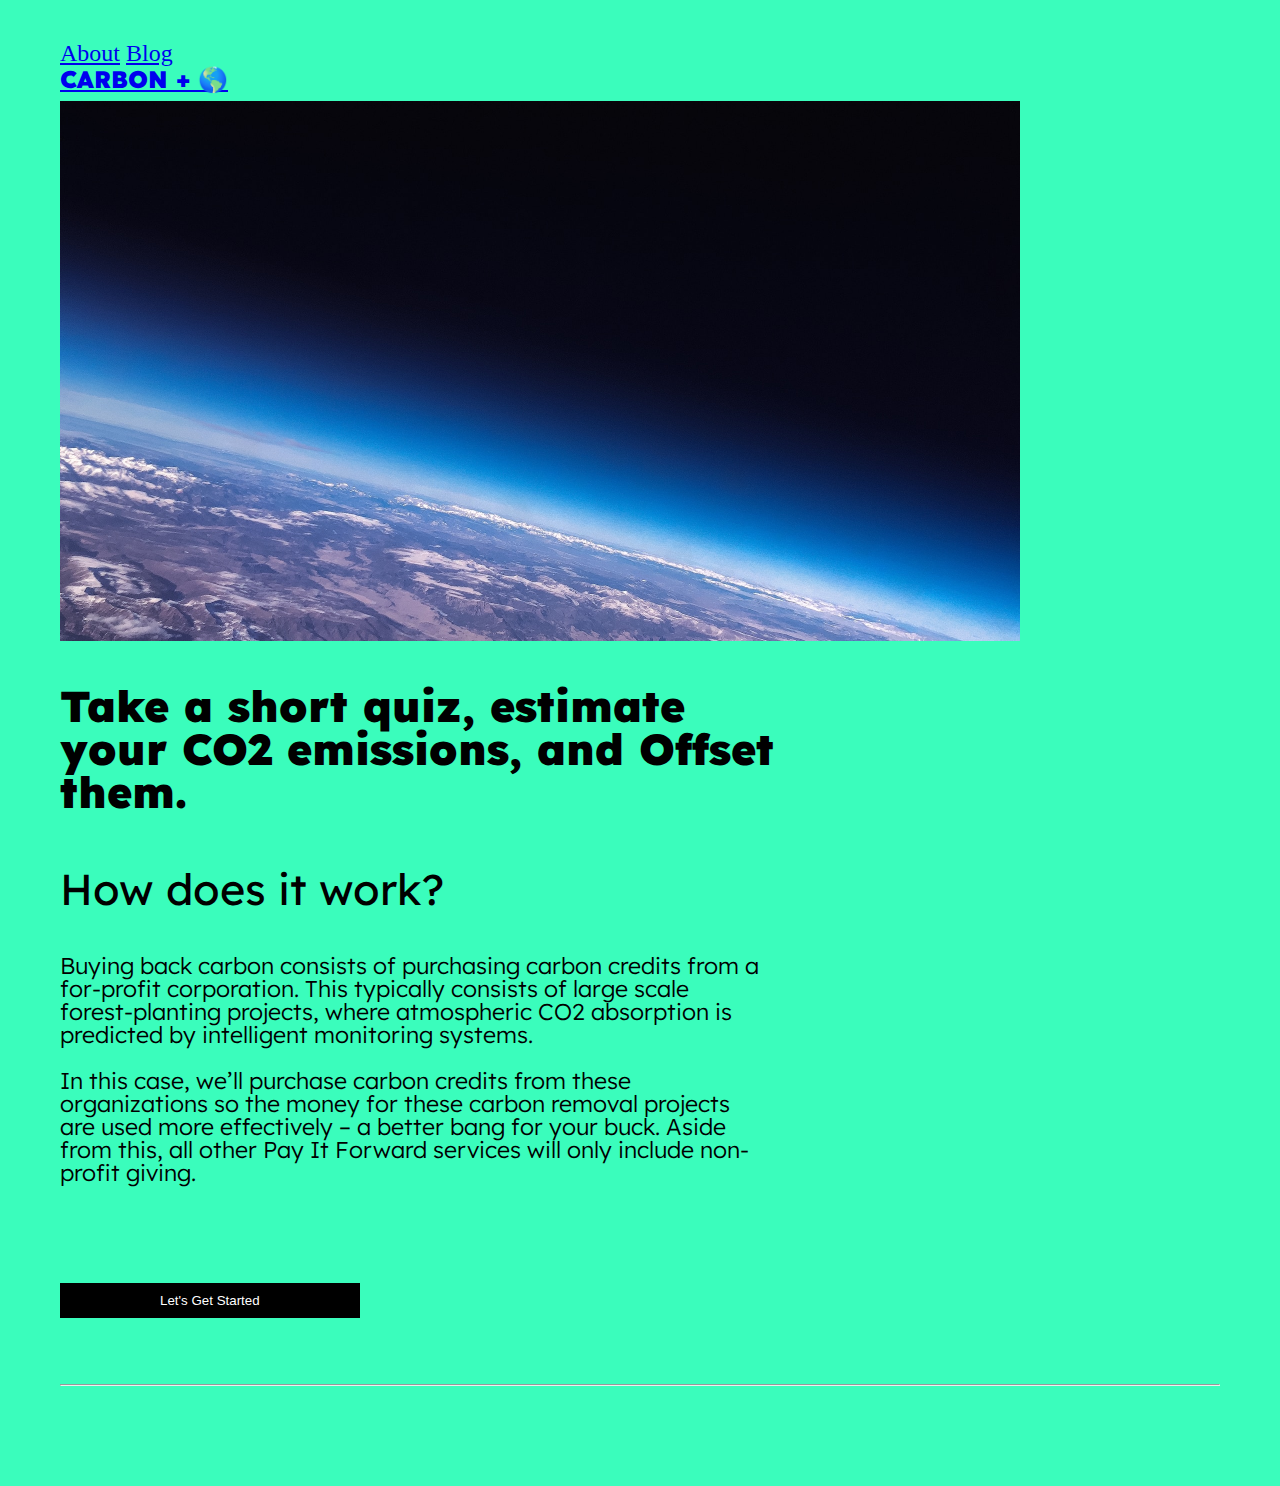
==== index.html @ 13d7ea00 "update" ====
<!DOCTYPE html>
<html lang="en">

  <head>
    <meta charset="utf-8">
    <meta name="viewport" content="width=device-width, initial-scale=1.0">
    <link rel="stylesheet" type="text/css" href="style.css" />
    <title>Carbon + &#127758;</title>
    <link rel="icon" type="image/x-icon" href="/images/favi.png">
    <link rel="preconnect" href="https://fonts.googleapis.com">
    <link rel="preconnect" href="https://fonts.gstatic.com" crossorigin>
    <link href="https://fonts.googleapis.com/css2?family=Lexend:wght@300;400;900&display=swap" rel="stylesheet">
    <body style="background-color: rgb(58, 253, 188)">

  </head>

   <!--NAVIGATION-->
 <div class="navbar">
    <a href="about.html">About</a>
    <a href="blog.html">Blog</a>
    
 </div>

 <div class="logo">
    <a href="index.html">
   <logo>CARBON + &#127758;</logo>
 <div>
   
    </a>

  
  <body>
   
  
    <div class="divider"></div>

    <img src="/images/homepage-banner.jpg" alt="planet earth" width="960" height="540">


    <h1>Take a short quiz, estimate your CO2 emissions, and Offset them.</h1>
  
    <h3>How does it work?</h3>
    <p>Buying back carbon consists of purchasing carbon credits from a for-profit corporation. This typically consists of large scale forest-planting projects, where atmospheric CO2 absorption is predicted by intelligent monitoring systems.</p>
    <p>In this case, we’ll purchase carbon credits from these organizations so the money for these carbon removal projects are used more effectively – a better bang for your buck. Aside from this, all other Pay It Forward services will only include non-profit giving.</p>

  </body>
  
    <!-- put this in a <div> with a class so can manipulate it-->
    <div>
<br>     
    </div>

    <!-- STEP 1 - make your button -->
    <!-- give it an ID with unique naming
    later we will add "onClick" here to make it active -->
  


    <!-- STEP 2 - make a new interactive button to change text color -->
    <!-- remember a unique ID is required -->
    <!-- after you define your function in JS, add that exact function name to the onClick here -->

    <br>

    <!-- using div tags to organize things -->

      <button>Let's Get Started</button>
    
    
  
    <p> </p>

    <br>
    <hr>
    <br>
    <br>
    
      <!-- </div> -->


<script>

// in below line of code, try removing the slashes, saving and refreshing your page
// once you have tried that, type your own code line to change the color from scratch

//document.getElementById("color-text").style.color = "magenta";

//document.getElementById("color-text").style.color = "blue";

//next, let's move our script to proper place

</script>

    <!-- javascript file call-in here -->
    
    <script src="main.js"></script>

  </body>
</html>
---- style.css ----
body {
  font-family: 'Lexend', sans-serif;
  font-weight: 300;
  font-size: 20px;
  text-align: left;
  margin-left: 3em;
  margin-right: 3em;
  margin-top: 2em;
}

.logo {
  font-family: 'Lexend', sans-serif;
  font-size: 1.2em;
  font-weight: 900;
  text-align: left;
  line-height: 1;
  color: black
}


.navbar {
  display: inline;
  text-align: right;
   
}

h1 {
  font-family: 'Lexend', sans-serif;
  font-size: 1.5em;
  font-weight: 900;
  margin-right: 10em;
  padding-bottom: 10px;
  padding-top: 10px;
  text-align: left;
}
h3 {
  font-family: 'Lexend', sans-serif;
  font-size: 1.5em;
  font-weight: 400;
}

p {
  font-family: 'Lexend', sans-serif;
  font-size: .8em;
  font-weight: 300;
  margin-right: 20em;
}

button {
  font-size: 1.5;
  background-color: rgb(0, 0, 0);
  color: white;
  padding: 10px 100px;
  border: none;
  cursor: pointer;
  text-align: center;
}

div {
  font-family:Cambria, Cochin, Georgia, Times, 'Times New Roman', serif;
  font-size: 1.2em;
  padding-bottom: 10px;
}
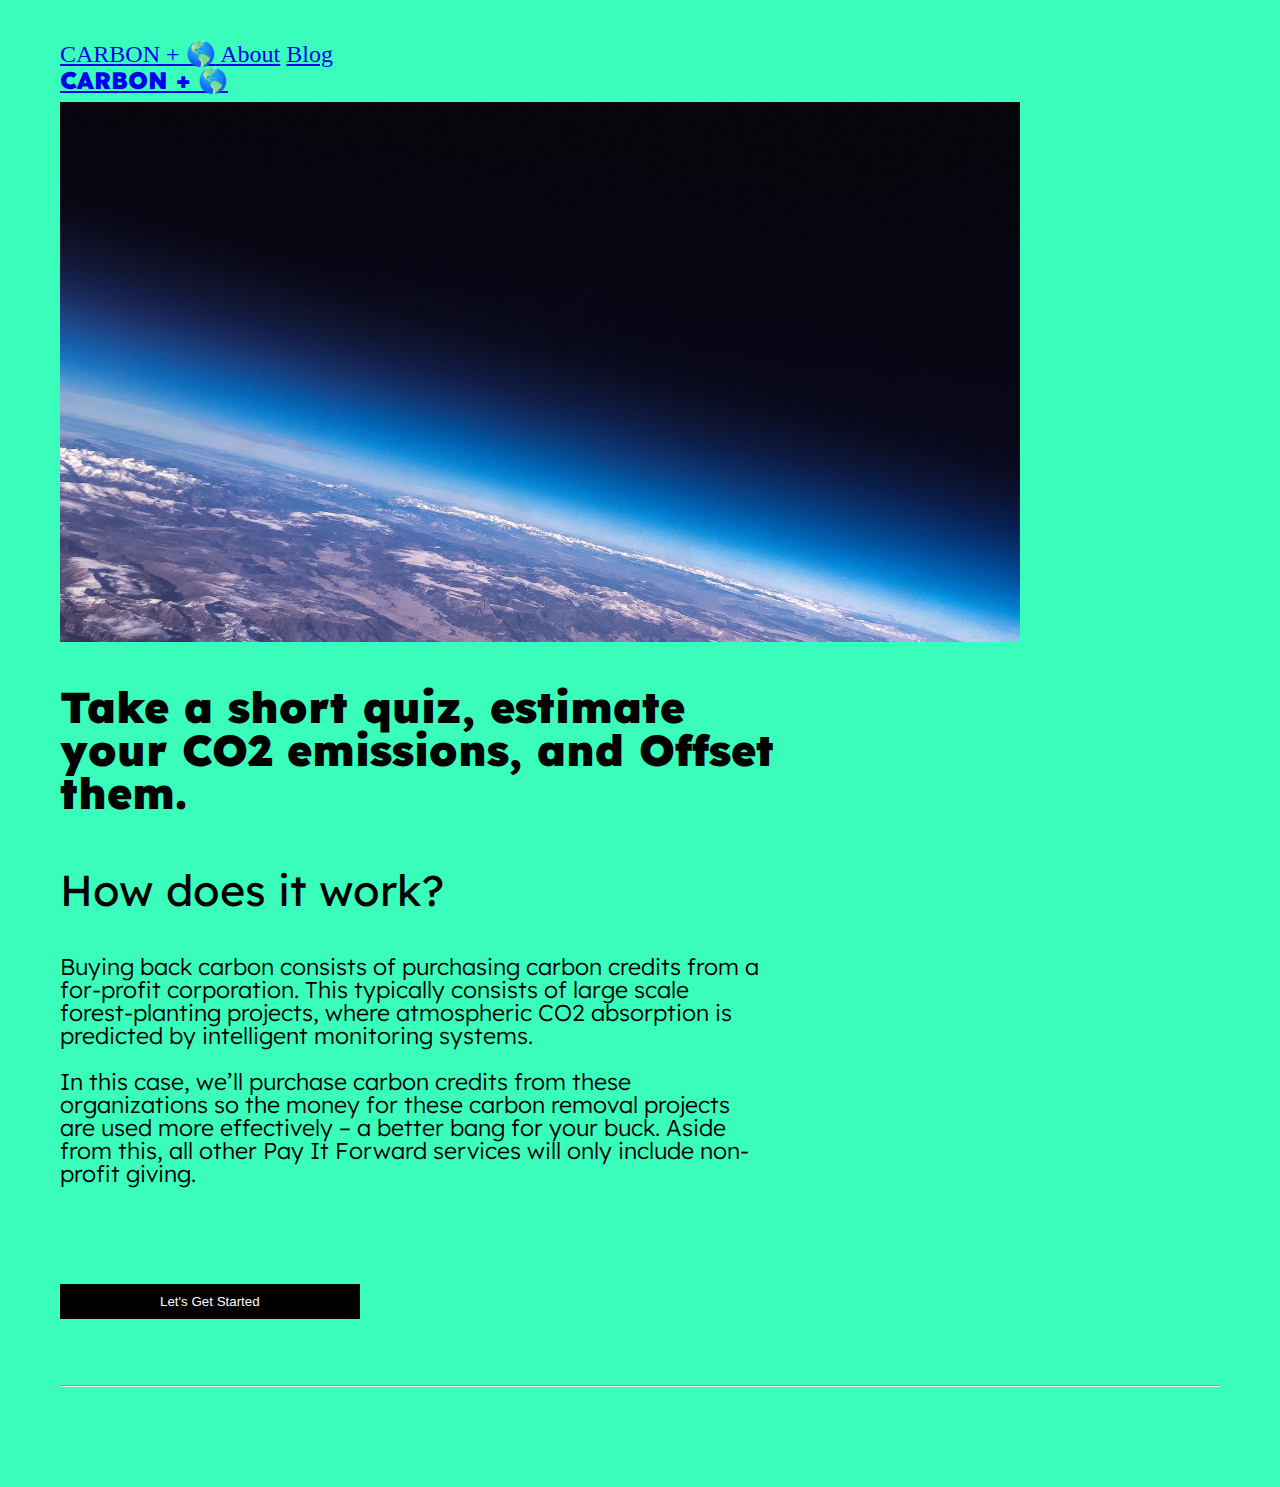
==== commit cb5d0f97: "Update index.html" ====
--- a/index.html
+++ b/index.html
@@ -16,6 +16,8 @@
 
    <!--NAVIGATION-->
  <div class="navbar">
+    <a href="index.html">
+    <logo>CARBON + &#127758;</logo>
     <a href="about.html">About</a>
     <a href="blog.html">Blog</a>
     
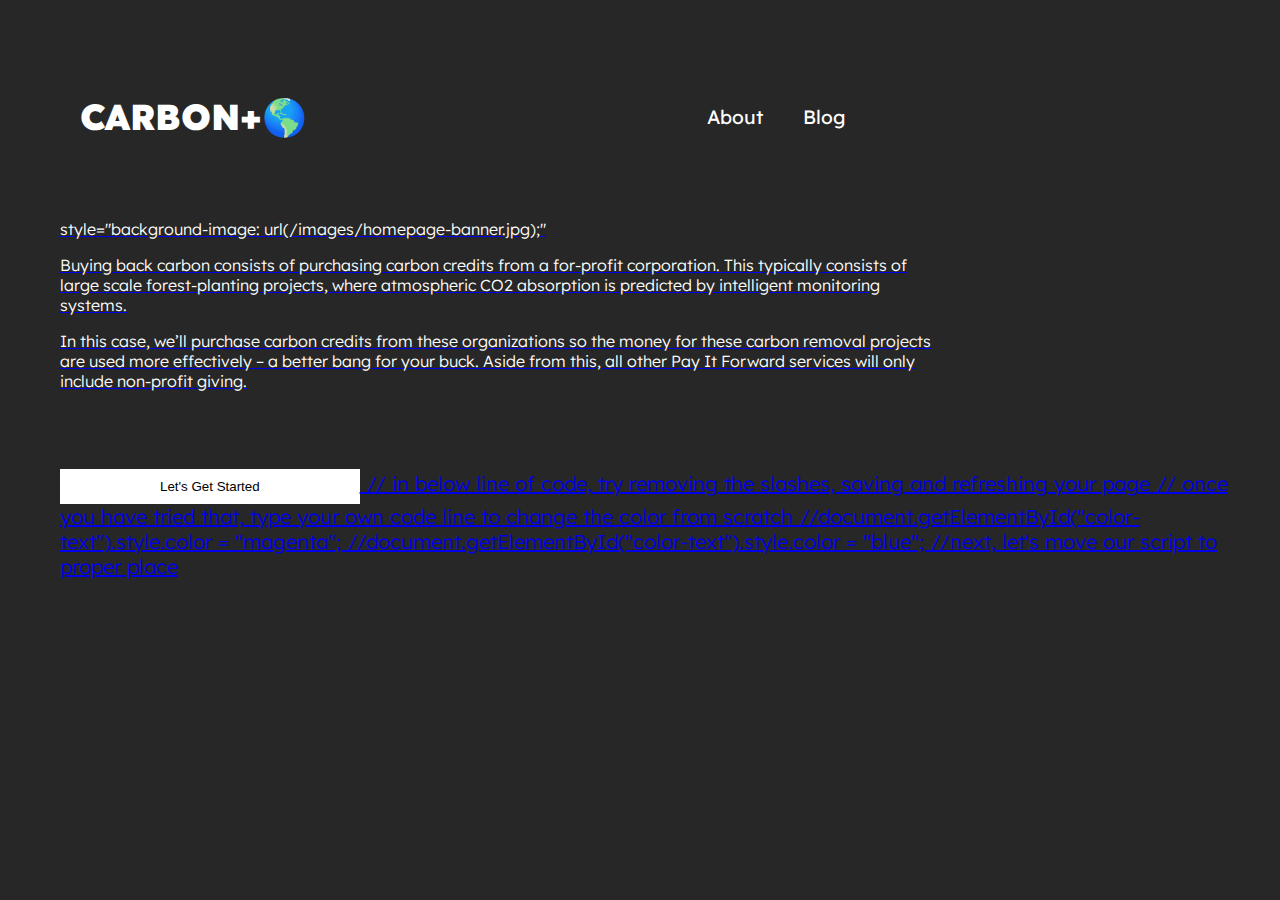
==== commit da2210fc: "update" ====
--- a/index.html
+++ b/index.html
@@ -1,7 +1,7 @@
 <!DOCTYPE html>
 <html lang="en">
 
-  <head>
+<head>
     <meta charset="utf-8">
     <meta name="viewport" content="width=device-width, initial-scale=1.0">
     <link rel="stylesheet" type="text/css" href="style.css" />
@@ -10,45 +10,32 @@
     <link rel="preconnect" href="https://fonts.googleapis.com">
     <link rel="preconnect" href="https://fonts.gstatic.com" crossorigin>
     <link href="https://fonts.googleapis.com/css2?family=Lexend:wght@300;400;900&display=swap" rel="stylesheet">
-    <body style="background-color: rgb(58, 253, 188)">
+    <body style="background-color: rgb(39, 39, 39)">
+    
+</head>
 
-  </head>
 
    <!--NAVIGATION-->
- <div class="navbar">
-    <a href="index.html">
-    <logo>CARBON + &#127758;</logo>
-    <a href="about.html">About</a>
-    <a href="blog.html">Blog</a>
-    
- </div>
 
- <div class="logo">
-    <a href="index.html">
-   <logo>CARBON + &#127758;</logo>
- <div>
+   <div class="navbar">
+    <a href="index.html"><h1>CARBON+&#127758</h1></a>
+      <a href="about.html"><h3><span class="menu">About</span></h3></a>
+      <a href="blog.html"><h3><span class="menu">Blog</span></h3</a>
+      
+   </div>
    
-    </a>
+ 
+  <body>
+    <p>style="background-image: url(/images/homepage-banner.jpg);"</p>
 
+    <title>Take a short quiz, estimate your CO2 emissions, and Offset them.</title>
   
-  <body>
-   
-  
-    <div class="divider"></div>
-
-    <img src="/images/homepage-banner.jpg" alt="planet earth" width="960" height="540">
-
-
-    <h1>Take a short quiz, estimate your CO2 emissions, and Offset them.</h1>
-  
-    <h3>How does it work?</h3>
+    <title>How does it work?</title>
     <p>Buying back carbon consists of purchasing carbon credits from a for-profit corporation. This typically consists of large scale forest-planting projects, where atmospheric CO2 absorption is predicted by intelligent monitoring systems.</p>
     <p>In this case, we’ll purchase carbon credits from these organizations so the money for these carbon removal projects are used more effectively – a better bang for your buck. Aside from this, all other Pay It Forward services will only include non-profit giving.</p>
 
   </body>
-  
-    <!-- put this in a <div> with a class so can manipulate it-->
-    <div>
+      <div>
 <br>     
     </div>
 
@@ -68,20 +55,7 @@
 
       <button>Let's Get Started</button>
     
-    
-  
-    <p> </p>
-
-    <br>
-    <hr>
-    <br>
-    <br>
-    
-      <!-- </div> -->
-
-
-<script>
-
+<!--comments-->
 // in below line of code, try removing the slashes, saving and refreshing your page
 // once you have tried that, type your own code line to change the color from scratch
 
--- a/style.css
+++ b/style.css
@@ -4,27 +4,30 @@
   font-size: 20px;
   text-align: left;
   margin-left: 3em;
-  margin-right: 3em;
+  margin-right: 1em;
   margin-top: 2em;
 }
-
-.logo {
-  font-family: 'Lexend', sans-serif;
-  font-size: 1.2em;
-  font-weight: 900;
-  text-align: left;
-  line-height: 1;
-  color: black
+p {style="background-image: url(/images/homepage-banner.jpg)
 }
 
 
+.title {
+  color: #ffffff; 
+}
 .navbar {
-  display: inline;
-  text-align: right;
-   
+  font-size: 1.2em;
+  font-weight: 400;
+  display: flex;
+  align-items: center;
+}
+.navbar a {
+  text-decoration: none;
+  padding: 20px;
+  margin-right: 0%;
 }
 
 h1 {
+  color: #ffffff; 
   font-family: 'Lexend', sans-serif;
   font-size: 1.5em;
   font-weight: 900;
@@ -33,13 +36,23 @@
   padding-top: 10px;
   text-align: left;
 }
+
 h3 {
+  color: #ffffff; 
+
+  font-family: 'Lexend', sans-serif;
+  font-size: .8em;
+  font-weight: 400;
+}
+h2 {
+  color: #ffffff; 
   font-family: 'Lexend', sans-serif;
   font-size: 1.5em;
   font-weight: 400;
 }
 
 p {
+  color: #ffffff; 
   font-family: 'Lexend', sans-serif;
   font-size: .8em;
   font-weight: 300;
@@ -48,8 +61,8 @@
 
 button {
   font-size: 1.5;
-  background-color: rgb(0, 0, 0);
-  color: white;
+  background-color: rgb(255, 255, 255);
+  color: rgb(0, 0, 0);
   padding: 10px 100px;
   border: none;
   cursor: pointer;
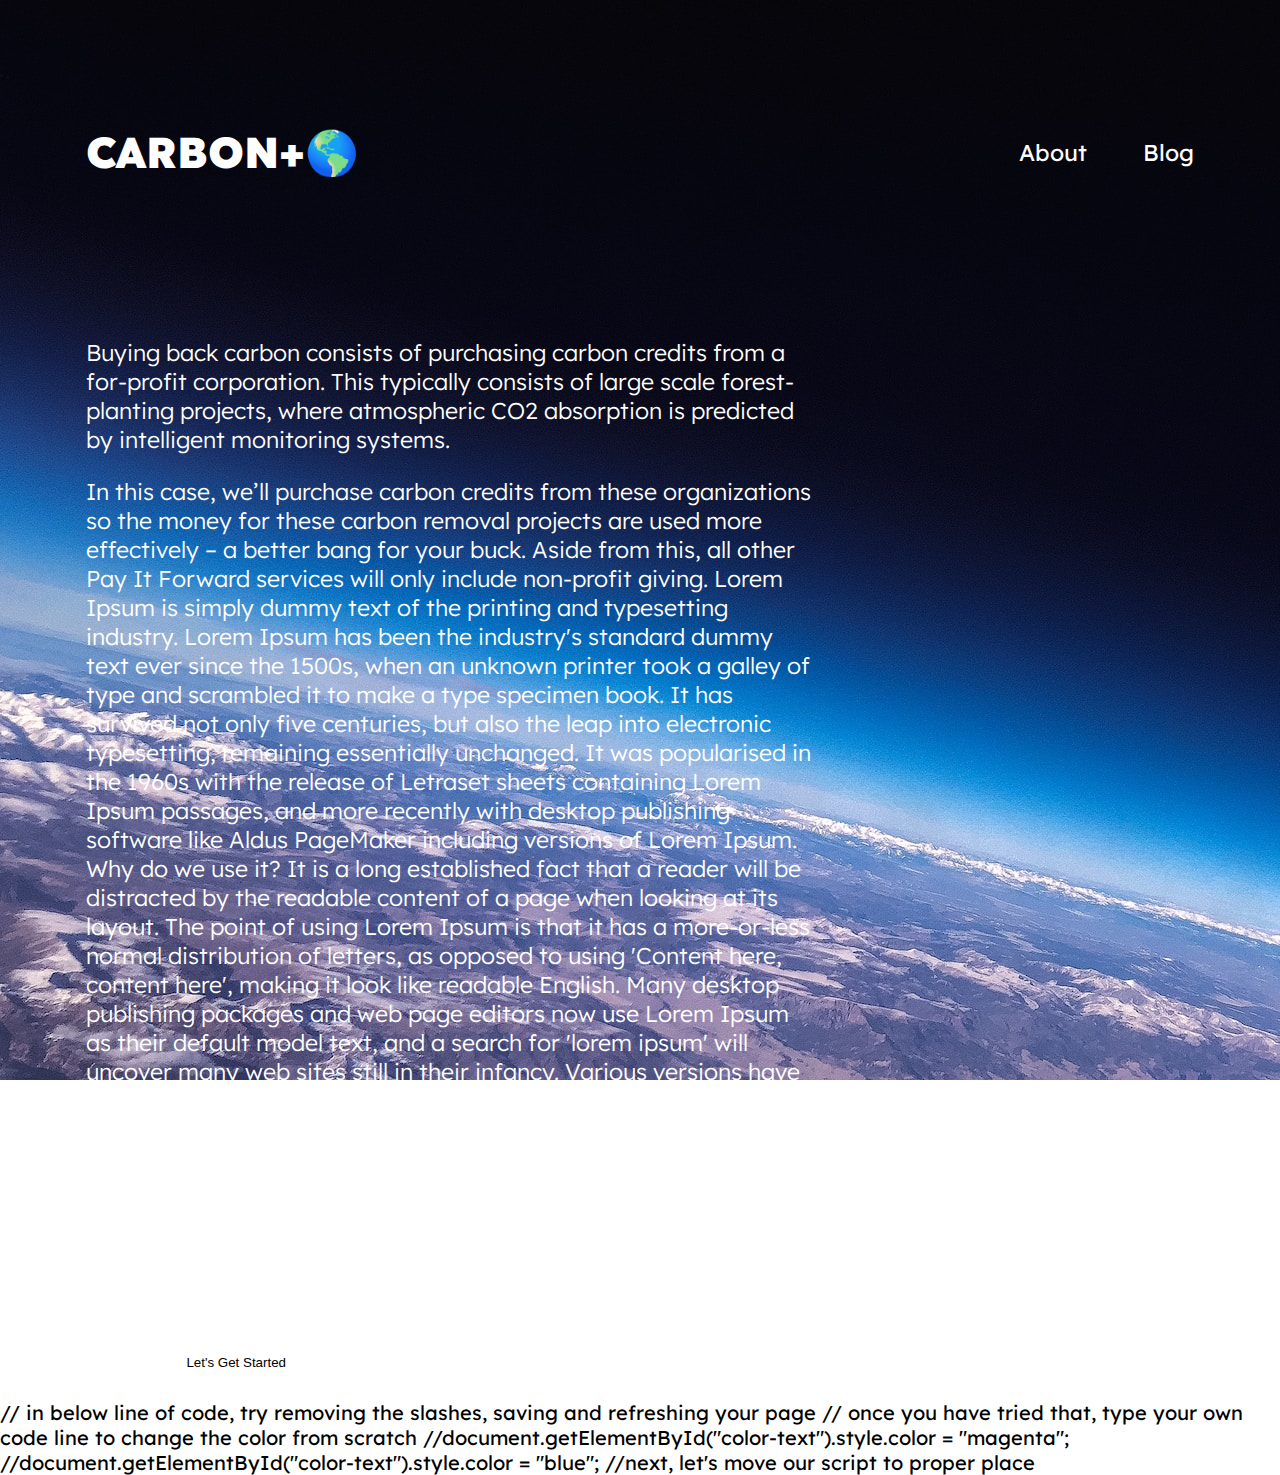
==== commit 3c7fef27: "update" ====
--- a/index.html
+++ b/index.html
@@ -10,34 +10,43 @@
     <link rel="preconnect" href="https://fonts.googleapis.com">
     <link rel="preconnect" href="https://fonts.gstatic.com" crossorigin>
     <link href="https://fonts.googleapis.com/css2?family=Lexend:wght@300;400;900&display=swap" rel="stylesheet">
-    <body style="background-color: rgb(39, 39, 39)">
+    <body style="background-color: rgb(255, 255, 255)">
     
 </head>
 
 
-   <!--NAVIGATION-->
-
-   <div class="navbar">
-    <a href="index.html"><h1>CARBON+&#127758</h1></a>
-      <a href="about.html"><h3><span class="menu">About</span></h3></a>
-      <a href="blog.html"><h3><span class="menu">Blog</span></h3</a>
-      
-   </div>
-   
- 
-  <body>
-    <p>style="background-image: url(/images/homepage-banner.jpg);"</p>
-
+<body>
+    <!--NAVIGATION-->
+    <div class="index-part1">
+    <div class="navbar">
+      <a href="index.html"><h1>CARBON+&#127758</h1></a>
+        <a href="about.html"><h3><span class="menu">About</span></h3></a>
+        <a href="blog.html" id="blog-link"><h3><span class="menu">Blog</span></h3></a>
+        
+     </div>
+    <div class ="index-content">
     <title>Take a short quiz, estimate your CO2 emissions, and Offset them.</title>
   
     <title>How does it work?</title>
     <p>Buying back carbon consists of purchasing carbon credits from a for-profit corporation. This typically consists of large scale forest-planting projects, where atmospheric CO2 absorption is predicted by intelligent monitoring systems.</p>
-    <p>In this case, we’ll purchase carbon credits from these organizations so the money for these carbon removal projects are used more effectively – a better bang for your buck. Aside from this, all other Pay It Forward services will only include non-profit giving.</p>
+    <p>In this case, we’ll purchase carbon credits from these organizations so the money for these carbon removal projects are used more effectively – a better bang for your buck. Aside from this, all other Pay It Forward services will only include non-profit giving.
+      Lorem Ipsum is simply dummy text of the printing and typesetting industry. Lorem Ipsum has been the industry's standard dummy text ever since the 1500s, when an unknown printer took a galley of type and scrambled it to make a type specimen book. It has survived not only five centuries, but also the leap into electronic typesetting, remaining essentially unchanged. It was popularised in the 1960s with the release of Letraset sheets containing Lorem Ipsum passages, and more recently with desktop publishing software like Aldus PageMaker including versions of Lorem Ipsum.
 
+Why do we use it?
+It is a long established fact that a reader will be distracted by the readable content of a page when looking at its layout. The point of using Lorem Ipsum is that it has a more-or-less normal distribution of letters, as opposed to using 'Content here, content here', making it look like readable English. Many desktop publishing packages and web page editors now use Lorem Ipsum as their default model text, and a search for 'lorem ipsum' will uncover many web sites still in their infancy. Various versions have evolved over the years, sometimes by accident, sometimes on purpose (injected humour and the like).
+
+
+Where does it come from?
+Contrary to popular belief, Lorem Ipsum is not simply random text. It has roots in a piece of classical Latin literature from 45 BC, making it over 2000 years old. Richard McClintock, a Latin professor at Hampden-Sydney College in Virginia, looked up one of the more obscure Latin words, consectetur, from a Lorem Ipsum passage, and going through the cites of the word in classic
+    </p>
+    <button>Let's Get Started</button>
+  </div>
+  </div>
+   
   </body>
-      <div>
+      <!-- <div>
 <br>     
-    </div>
+    </div> -->
 
     <!-- STEP 1 - make your button -->
     <!-- give it an ID with unique naming
@@ -49,11 +58,11 @@
     <!-- remember a unique ID is required -->
     <!-- after you define your function in JS, add that exact function name to the onClick here -->
 
-    <br>
+    <!-- <br> -->
 
     <!-- using div tags to organize things -->
 
-      <button>Let's Get Started</button>
+      
     
 <!--comments-->
 // in below line of code, try removing the slashes, saving and refreshing your page
--- a/style.css
+++ b/style.css
@@ -1,15 +1,17 @@
 body {
   font-family: 'Lexend', sans-serif;
-  font-weight: 300;
   font-size: 20px;
-  text-align: left;
-  margin-left: 3em;
-  margin-right: 1em;
-  margin-top: 2em;
-}
-p {style="background-image: url(/images/homepage-banner.jpg)
+  margin: 0;
+  
+
 }
 
+.index-part1 {
+  background-image: url(/images/homepage-banner.jpg);
+  width: 100%;
+  background-repeat: no-repeat;
+}
+  
 
 .title {
   color: #ffffff; 
@@ -18,14 +20,22 @@
   font-size: 1.2em;
   font-weight: 400;
   display: flex;
+  justify-content: space-between;
   align-items: center;
+  width: 100%;
 }
 .navbar a {
   text-decoration: none;
-  padding: 20px;
-  margin-right: 0%;
+  margin: 3em;
 }
 
+#blog-link {
+  margin-left: -3em;
+}
+
+.index-content {
+  margin-left: 3em;
+}
 h1 {
   color: #ffffff; 
   font-family: 'Lexend', sans-serif;
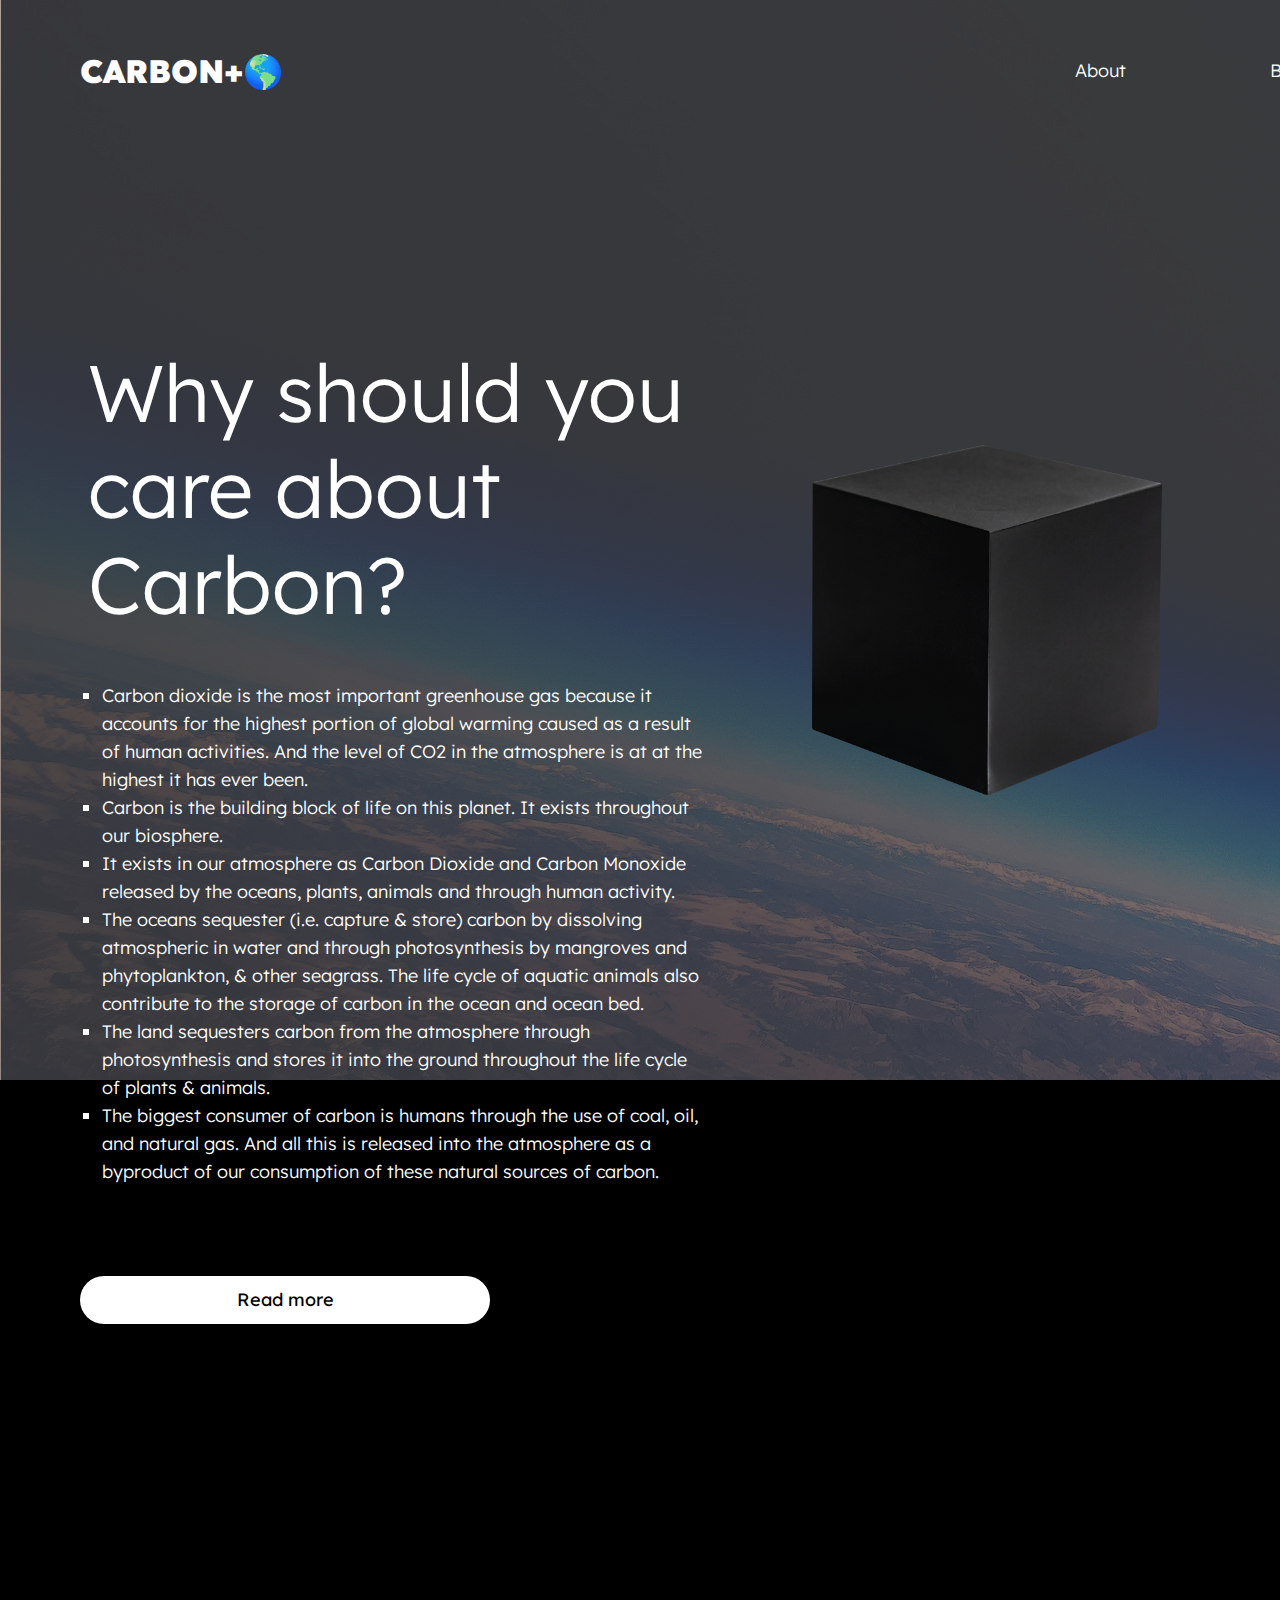
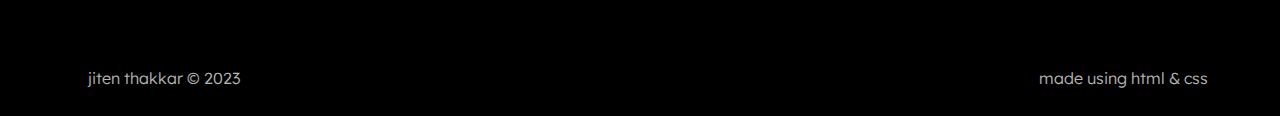
==== commit 7d4671e2: "edit" ====
--- a/index.html
+++ b/index.html
@@ -4,81 +4,46 @@
 <head>
     <meta charset="utf-8">
     <meta name="viewport" content="width=device-width, initial-scale=1.0">
-    <link rel="stylesheet" type="text/css" href="style.css" />
+    <link rel="stylesheet" type="text/css" href="style.css">
     <title>Carbon + &#127758;</title>
     <link rel="icon" type="image/x-icon" href="/images/favi.png">
     <link rel="preconnect" href="https://fonts.googleapis.com">
     <link rel="preconnect" href="https://fonts.gstatic.com" crossorigin>
     <link href="https://fonts.googleapis.com/css2?family=Lexend:wght@300;400;900&display=swap" rel="stylesheet">
-    <body style="background-color: rgb(255, 255, 255)">
-    
 </head>
+<body>
+  
+<!--NAVIGATION-->
+<div class="nav">
+  <div><a href="index.html"><h1>CARBON+&#127758;</h1></a></div>
+  <div><a href="about.html" id="about-link"><h3><span class="menu">About</span></h3></a></div>
+  <div><a href="blog.html" id="blog-link"><h3><span class="menu">Blog</span></h3></a></div>
+</div>
 
+<div id="index-content">
 
-<body>
-    <!--NAVIGATION-->
-    <div class="index-part1">
-    <div class="navbar">
-      <a href="index.html"><h1>CARBON+&#127758</h1></a>
-        <a href="about.html"><h3><span class="menu">About</span></h3></a>
-        <a href="blog.html" id="blog-link"><h3><span class="menu">Blog</span></h3></a>
-        
-     </div>
-    <div class ="index-content">
-    <title>Take a short quiz, estimate your CO2 emissions, and Offset them.</title>
+  <div class="content">
+  <h2>Why should you care about Carbon?</h2>
+  <ul style="list-style-type:square;">
+  <li>Carbon dioxide is the most important greenhouse gas because it accounts for the highest portion of global warming caused as a result of human activities. And the level of CO2 in the atmosphere is at at the highest it has ever been.</li>
+  <li>Carbon is the building block of life on this planet. It exists throughout our biosphere.</li>
+  <li>It exists in our atmosphere as Carbon Dioxide and Carbon Monoxide released by the oceans, plants, animals and through human activity.</li>
+  <li>The oceans sequester (i.e. capture & store) carbon by dissolving atmospheric in water and through photosynthesis by mangroves and phytoplankton, & other seagrass. The life cycle of aquatic animals also contribute to the storage of carbon in the ocean and ocean bed.</li> 
+  <li>The land sequesters carbon from the atmosphere through photosynthesis and stores it into the ground throughout the life cycle of plants & animals.</li>
+  <li>The biggest consumer of carbon is humans through the use of coal, oil, and natural gas. And all this is released into the atmosphere as a byproduct of our consumption of these natural sources of carbon.</li>
+  </ul>
+  </div>
+
+  <div class="image">
+    <img src="images/cube.png" alt="image of a cube of carbon created using adobe firefly" width="350" height="350"/>
+    </div>
+</div>
   
-    <title>How does it work?</title>
-    <p>Buying back carbon consists of purchasing carbon credits from a for-profit corporation. This typically consists of large scale forest-planting projects, where atmospheric CO2 absorption is predicted by intelligent monitoring systems.</p>
-    <p>In this case, we’ll purchase carbon credits from these organizations so the money for these carbon removal projects are used more effectively – a better bang for your buck. Aside from this, all other Pay It Forward services will only include non-profit giving.
-      Lorem Ipsum is simply dummy text of the printing and typesetting industry. Lorem Ipsum has been the industry's standard dummy text ever since the 1500s, when an unknown printer took a galley of type and scrambled it to make a type specimen book. It has survived not only five centuries, but also the leap into electronic typesetting, remaining essentially unchanged. It was popularised in the 1960s with the release of Letraset sheets containing Lorem Ipsum passages, and more recently with desktop publishing software like Aldus PageMaker including versions of Lorem Ipsum.
-
-Why do we use it?
-It is a long established fact that a reader will be distracted by the readable content of a page when looking at its layout. The point of using Lorem Ipsum is that it has a more-or-less normal distribution of letters, as opposed to using 'Content here, content here', making it look like readable English. Many desktop publishing packages and web page editors now use Lorem Ipsum as their default model text, and a search for 'lorem ipsum' will uncover many web sites still in their infancy. Various versions have evolved over the years, sometimes by accident, sometimes on purpose (injected humour and the like).
-
-
-Where does it come from?
-Contrary to popular belief, Lorem Ipsum is not simply random text. It has roots in a piece of classical Latin literature from 45 BC, making it over 2000 years old. Richard McClintock, a Latin professor at Hampden-Sydney College in Virginia, looked up one of the more obscure Latin words, consectetur, from a Lorem Ipsum passage, and going through the cites of the word in classic
-    </p>
-    <button>Let's Get Started</button>
-  </div>
-  </div>
+    <div class="button"><a href="blog.html">Read more</a></div>
+  <footer>
+    <div class="left-text"><h3>jiten thakkar &copy; 2023</h3></div>
+    <div class="right-text"><h3>made using html & css</h3></div>
+  </footer>
    
-  </body>
-      <!-- <div>
-<br>     
-    </div> -->
-
-    <!-- STEP 1 - make your button -->
-    <!-- give it an ID with unique naming
-    later we will add "onClick" here to make it active -->
-  
-
-
-    <!-- STEP 2 - make a new interactive button to change text color -->
-    <!-- remember a unique ID is required -->
-    <!-- after you define your function in JS, add that exact function name to the onClick here -->
-
-    <!-- <br> -->
-
-    <!-- using div tags to organize things -->
-
-      
-    
-<!--comments-->
-// in below line of code, try removing the slashes, saving and refreshing your page
-// once you have tried that, type your own code line to change the color from scratch
-
-//document.getElementById("color-text").style.color = "magenta";
-
-//document.getElementById("color-text").style.color = "blue";
-
-//next, let's move our script to proper place
-
-</script>
-
-    <!-- javascript file call-in here -->
-    
-    <script src="main.js"></script>
-
-  </body>
+</body>    
 </html>--- a/style.css
+++ b/style.css
@@ -1,86 +1,245 @@
+/* index page */
+
 body {
   font-family: 'Lexend', sans-serif;
-  font-size: 20px;
-  margin: 0;
+  font-size: 18px;
+  font-weight: 300;
+  line-height: 28px;
+  background-image: url('images/asset-one.jpg');
+  background-repeat: no-repeat;
+  background-color: black;
+  background-attachment: fixed;
+  width: 100%;
+}
   
-
-}
-
-.index-part1 {
-  background-image: url(/images/homepage-banner.jpg);
-  width: 100%;
-  background-repeat: no-repeat;
-}
+.title {
+  color: #ffffff;
+}
+
+.nav {
+  width: 100%;
+  display: flex;
+  align-items: center;
+  width: 100%;
+  height: 5em;
+  background-color:transparent;
+  padding-top: 1em;
+  padding-bottom: 1em;
+  justify-content: space-between;
+}
+
+#index-content {
+  display: flex;
+  align-items: center;
+  color: #ffffff;
+  flex: 0 0 30%;
+  margin-right: 3em;
+  margin-bottom: 4em;
+  }
+#index-content h2 {
+  font-size: 80px;
+}
+
+#blog-list {
+  width: 93%;
+  color: #ffffff;
+  display: flex;
+  flex-direction: row;
+  align-content: center;
+  margin-left: 3em;
+  justify-content: space-between;
+  }
   
-
-.title {
-  color: #ffffff; 
-}
-.navbar {
-  font-size: 1.2em;
-  font-weight: 400;
-  display: flex;
-  justify-content: space-between;
-  align-items: center;
-  width: 100%;
-}
-.navbar a {
-  text-decoration: none;
-  margin: 3em;
-}
-
+  .blog-containers {
+    margin-inline: 20px; 
+    margin-top: 1em;
+    margin-bottom: 16em;
+  } 
+
+.banner {
+  opacity: 40%;
+}
+.blogpost {
+  width: 60%;
+  color: #ffffff;
+  margin-right: 40em;
+ margin-bottom: 10em;
+}
+
+.blogpost h2{
+  width: 120%;
+  margin-left: 60px;
+  font-size: 70px;
+}
+
+.nav a {
+  margin-left: 4em;
+}
+
+#about-link {
+  padding-left: 40em;
+}
 #blog-link {
-  margin-left: -3em;
-}
-
-.index-content {
-  margin-left: 3em;
-}
+  padding: 4em; 
+}
+#blog-header h3{
+  margin-left: 4em;
+  color: #ffffff;
+  margin-top: 1em;
+  margin-bottom: 2em;
+}
+#blog-header h2{
+  margin-left: 60px;
+  margin-bottom: 0em;
+}
+
+.content {
+margin-top: 8em;
+}
+
+.image {
+  margin-top: -5em;
+  margin-left: 6em;
+  margin-right: 4em;
+}
+
+.background-image{
+width: 100%;
+margin: 0 auto;
+}
+
 h1 {
   color: #ffffff; 
   font-family: 'Lexend', sans-serif;
-  font-size: 1.5em;
+  font-size: 1.8em;
   font-weight: 900;
-  margin-right: 10em;
-  padding-bottom: 10px;
-  padding-top: 10px;
-  text-align: left;
-}
-
+ 
+
+}
+h2 { 
+  font-family: 'Lexend', sans-serif;
+  font-size: 100px;
+  font-weight: 300;
+  color: #ffffff;
+  line-height: 1.2;
+  margin-bottom: 50px;
+  margin-left: 1em;
+  margin-right: 0px;
+
+
+
+}
 h3 {
-  color: #ffffff; 
-
-  font-family: 'Lexend', sans-serif;
-  font-size: .8em;
-  font-weight: 400;
-}
-h2 {
-  color: #ffffff; 
-  font-family: 'Lexend', sans-serif;
-  font-size: 1.5em;
-  font-weight: 400;
+  font-family: 'Lexend', sans-serif;
+  font-weight: 300;
+  font-size: 18px;
+  font-weight: 300;
+  line-height: 1.4;
 }
 
 p {
-  color: #ffffff; 
-  font-family: 'Lexend', sans-serif;
-  font-size: .8em;
-  font-weight: 300;
-  margin-right: 20em;
-}
-
-button {
-  font-size: 1.5;
+margin-right: 00px;
+font-size: 18px;
+font-weight: 300;
+line-height: 1.4;
+margin-bottom: 3em;
+margin-left: 4em;
+}
+li {
+  margin-left: 3em;
+
+}
+
+.banner {
+ margin-left: 4em;
+ margin-right: 4em;
+ margin-top: 8em;
+
+}
+
+a {
+  font-family: 'Lexend', sans-serif;
+  font-size: 18px;
+  cursor: pointer;
+  display:inline-block;
+  text-decoration: none;
+  color: #ffffff;
+}
+.button {
+  margin-left: 4em;
+  margin-bottom: 10em;
+  
+}
+.button a {
+  text-decoration: none;
+font-weight: 400;
   background-color: rgb(255, 255, 255);
-  color: rgb(0, 0, 0);
-  padding: 10px 100px;
-  border: none;
-  cursor: pointer;
+  color: #000000;
+  width: 250px;
   text-align: center;
-}
-
-div {
-  font-family:Cambria, Cochin, Georgia, Times, 'Times New Roman', serif;
-  font-size: 1.2em;
-  padding-bottom: 10px;
-}+  display: inline-block;
+  border-radius: 2em;
+  padding: 10px 80px;
+  margin-bottom: 8em;
+}
+
+a:hover {
+  color:aquamarine;
+}
+
+footer {
+  font-family: 'Lexend', sans-serif;
+  font-size: 12px;
+  width: 100%;
+  display: flex;
+  justify-content: space-between;
+  background-color: #000000; opacity: .7;
+  height: 5em;
+  margin-top: auto;
+  align-items: center;
+}
+
+/* about page */
+
+#about {
+  margin-top: 10em;
+  color: #ffffff;
+  margin-bottom: 10em;
+}
+
+#about p {
+margin-right: 35em;
+font-size: 18px;
+font-weight: 300;
+line-height: 1.4;
+margin-left: 4em;
+margin-bottom: 3em;
+}
+
+#about h2 {
+  color: #ffffff;
+  font-size: 100px;
+  font-weight: 300;
+  letter-spacing: -5px;
+  margin-left: 60px;
+}
+#about a {
+  width: 300px;
+  padding: 10px 60px;
+}
+
+
+/* footer */
+
+.left-text h3 {
+  color: rgb(255, 255, 255);
+  margin-left: 5em;
+  font-size: 16px;
+}
+
+.right-text h3 {
+  color: rgb(255, 255, 255);
+  margin-right: 5em;
+  font-size: 16px;
+}
+
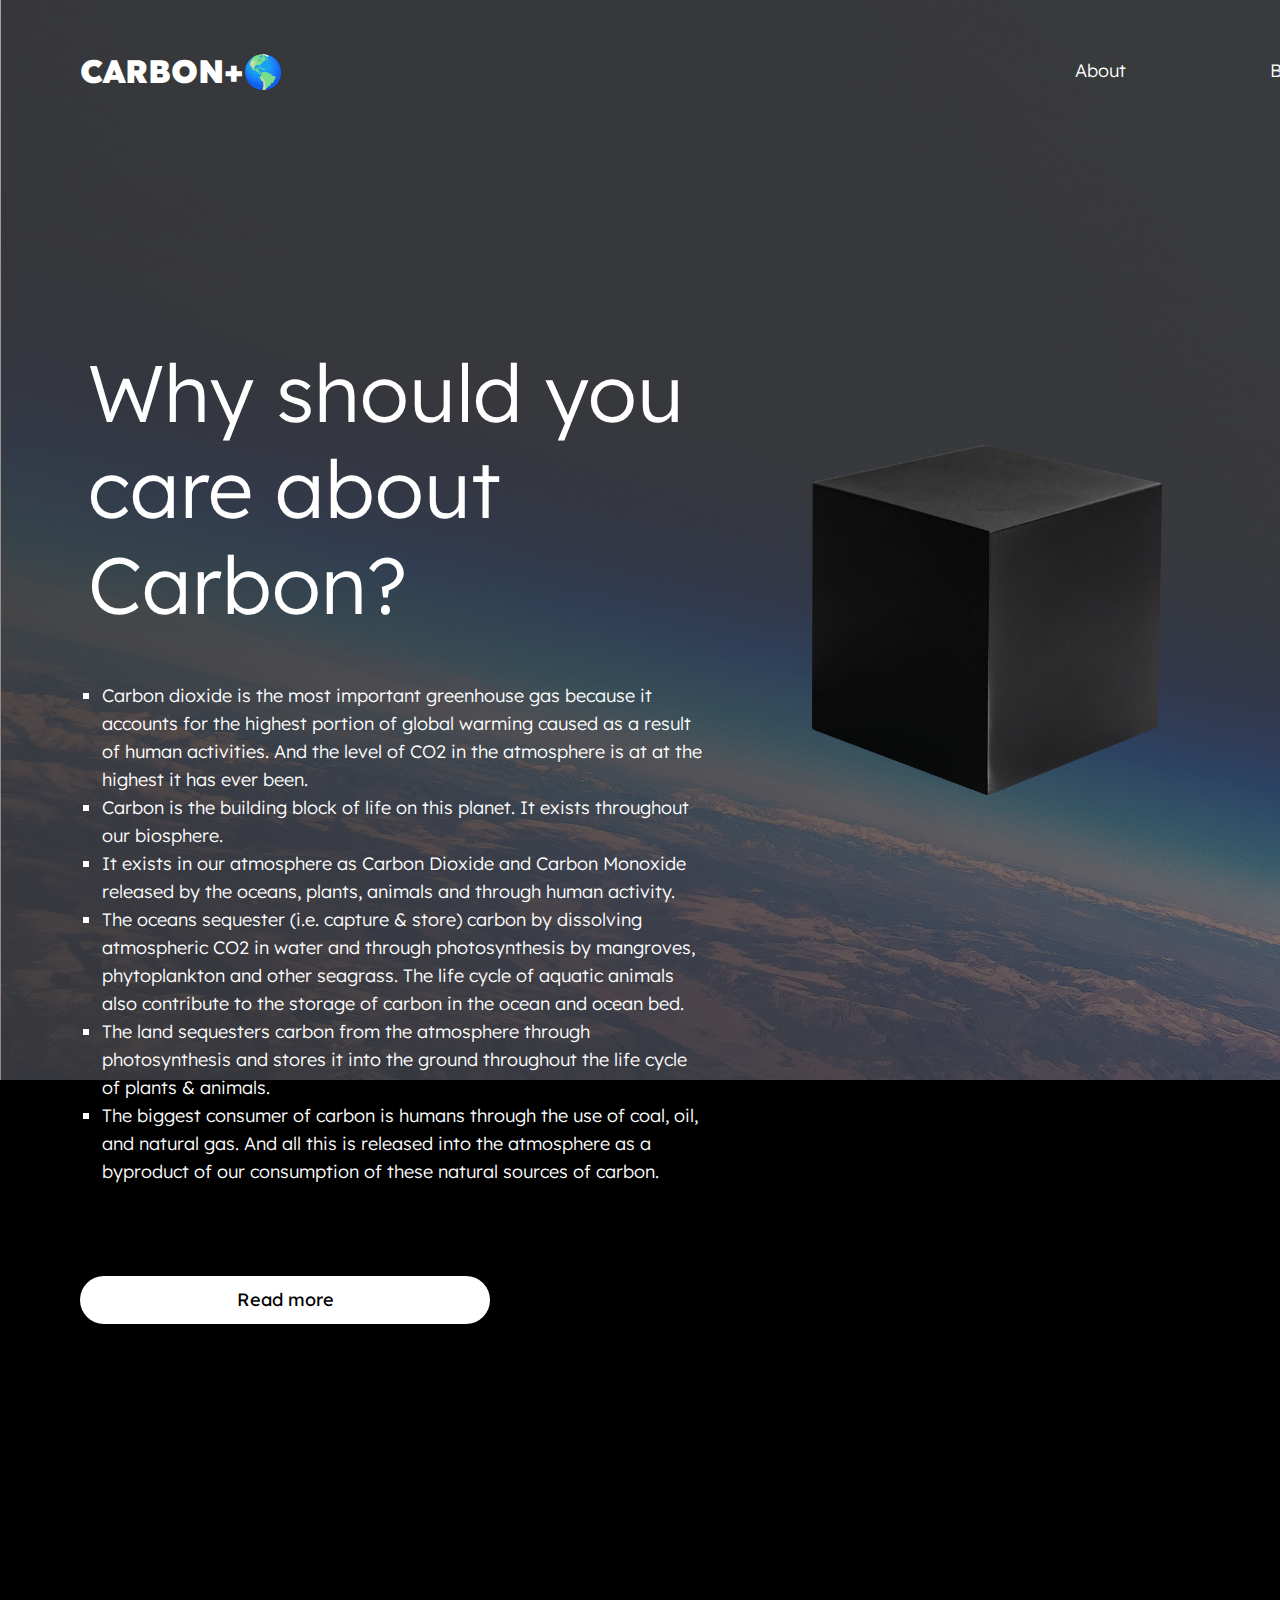
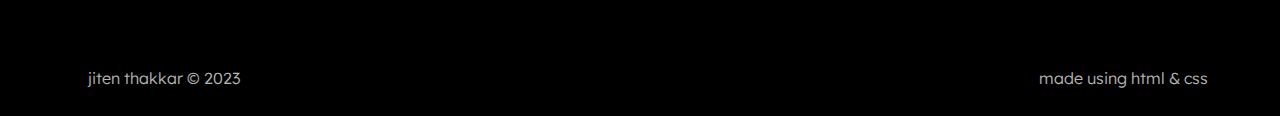
==== commit 2077e6e3: "update" ====
--- a/index.html
+++ b/index.html
@@ -28,14 +28,14 @@
   <li>Carbon dioxide is the most important greenhouse gas because it accounts for the highest portion of global warming caused as a result of human activities. And the level of CO2 in the atmosphere is at at the highest it has ever been.</li>
   <li>Carbon is the building block of life on this planet. It exists throughout our biosphere.</li>
   <li>It exists in our atmosphere as Carbon Dioxide and Carbon Monoxide released by the oceans, plants, animals and through human activity.</li>
-  <li>The oceans sequester (i.e. capture & store) carbon by dissolving atmospheric in water and through photosynthesis by mangroves and phytoplankton, & other seagrass. The life cycle of aquatic animals also contribute to the storage of carbon in the ocean and ocean bed.</li> 
+  <li>The oceans sequester (i.e. capture & store) carbon by dissolving atmospheric CO2 in water and through photosynthesis by mangroves, phytoplankton and other seagrass. The life cycle of aquatic animals also contribute to the storage of carbon in the ocean and ocean bed.</li> 
   <li>The land sequesters carbon from the atmosphere through photosynthesis and stores it into the ground throughout the life cycle of plants & animals.</li>
   <li>The biggest consumer of carbon is humans through the use of coal, oil, and natural gas. And all this is released into the atmosphere as a byproduct of our consumption of these natural sources of carbon.</li>
   </ul>
   </div>
 
   <div class="image">
-    <img src="images/cube.png" alt="image of a cube of carbon created using adobe firefly" width="350" height="350"/>
+    <img src="images/cube.png" alt="image of a cube of carbon created using adobe firefly" width="350" height="350">
     </div>
 </div>
   
--- a/style.css
+++ b/style.css
@@ -56,9 +56,7 @@
     margin-bottom: 16em;
   } 
 
-.banner {
-  opacity: 40%;
-}
+
 .blogpost {
   width: 60%;
   color: #ffffff;
@@ -144,6 +142,7 @@
 line-height: 1.4;
 margin-bottom: 3em;
 margin-left: 4em;
+color: #ffffff;
 }
 li {
   margin-left: 3em;
@@ -228,7 +227,10 @@
   padding: 10px 60px;
 }
 
-
+.credits {
+  font-size: 16px;
+  margin-bottom: -3em;
+}
 /* footer */
 
 .left-text h3 {
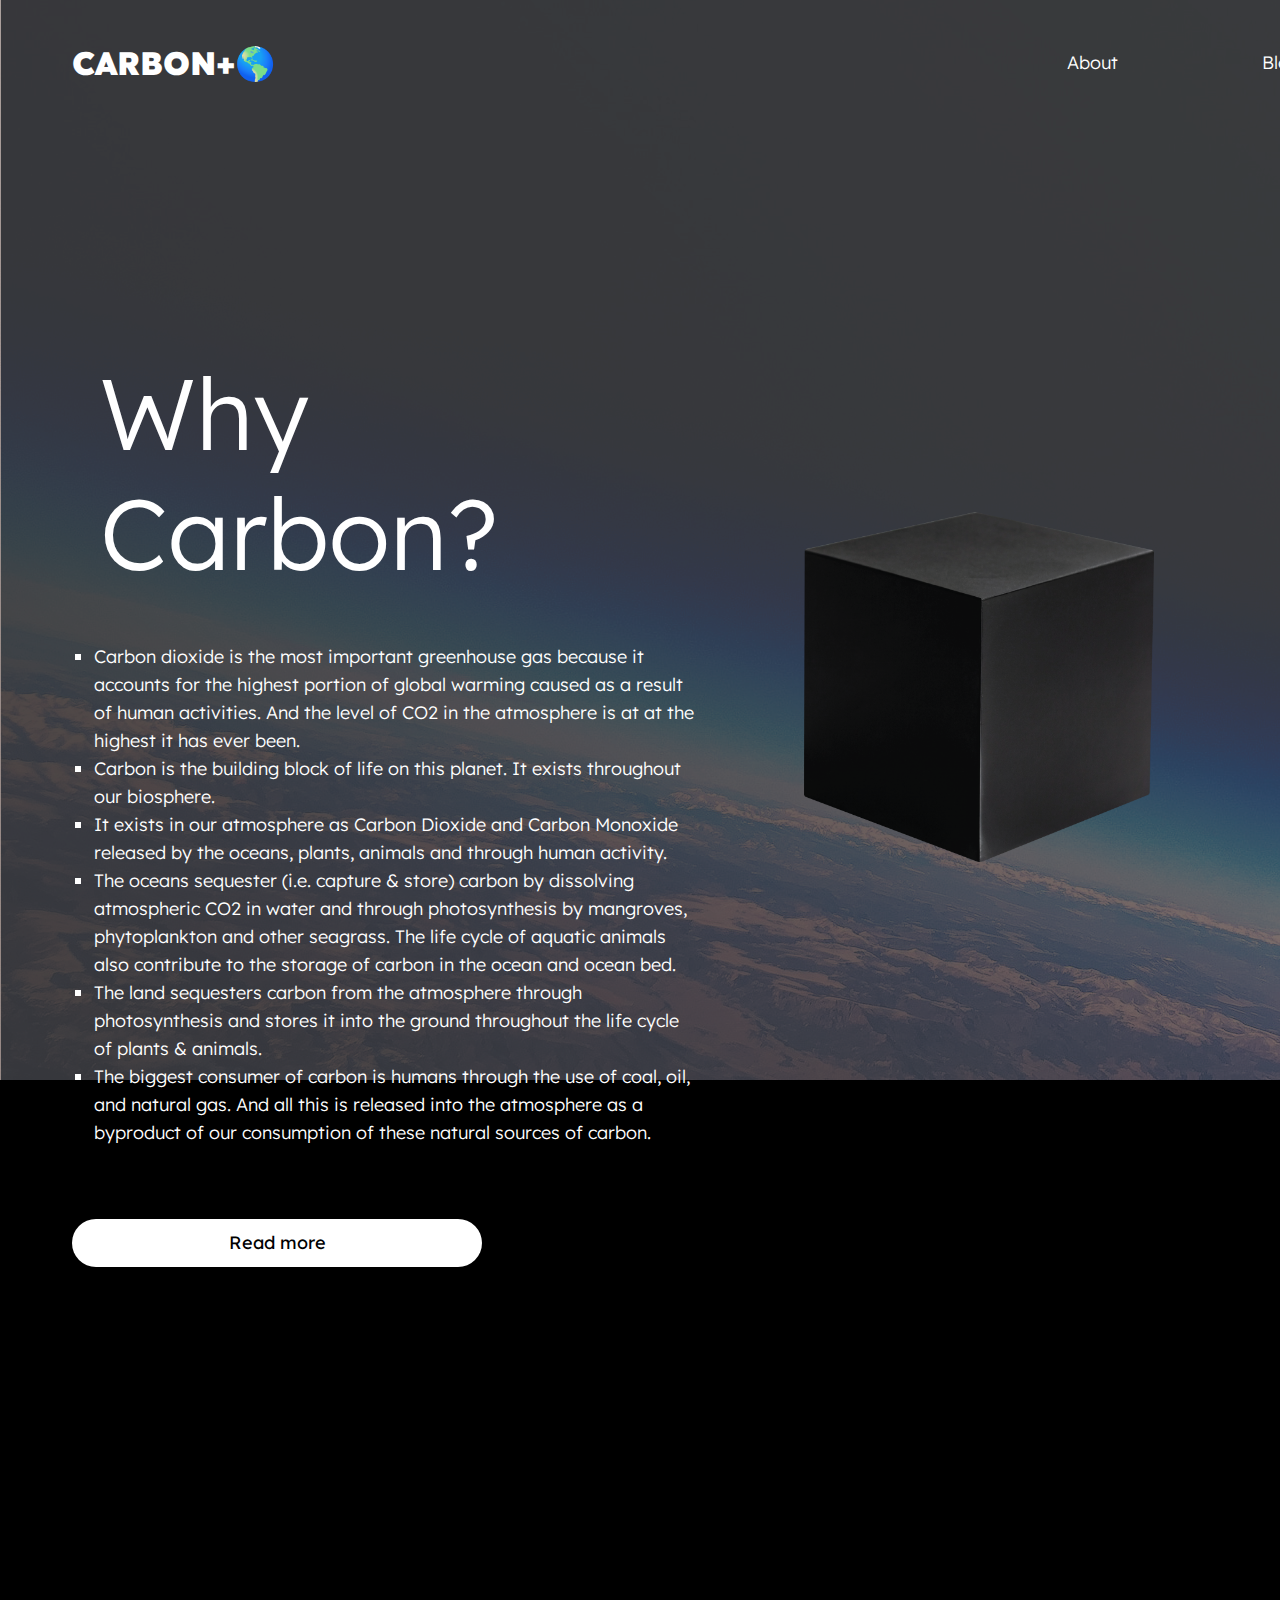
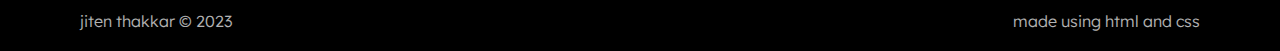
==== commit e0c6e1ca: "update" ====
--- a/index.html
+++ b/index.html
@@ -23,7 +23,7 @@
 <div id="index-content">
 
   <div class="content">
-  <h2>Why should you care about Carbon?</h2>
+  <h2>Why Carbon?</h2>
   <ul style="list-style-type:square;">
   <li>Carbon dioxide is the most important greenhouse gas because it accounts for the highest portion of global warming caused as a result of human activities. And the level of CO2 in the atmosphere is at at the highest it has ever been.</li>
   <li>Carbon is the building block of life on this planet. It exists throughout our biosphere.</li>
@@ -42,7 +42,7 @@
     <div class="button"><a href="blog.html">Read more</a></div>
   <footer>
     <div class="left-text"><h3>jiten thakkar &copy; 2023</h3></div>
-    <div class="right-text"><h3>made using html & css</h3></div>
+    <div class="right-text"><h3>made using html and css</h3></div>
   </footer>
    
 </body>    
--- a/style.css
+++ b/style.css
@@ -9,9 +9,15 @@
   background-repeat: no-repeat;
   background-color: black;
   background-attachment: fixed;
-  width: 100%;
-}
+  margin: 0;
+  width: 100%;
+  display: flex;
+  flex-direction: column;
   
+ 
+  min-height: 100vh;
+
+}
 .title {
   color: #ffffff;
 }
@@ -34,10 +40,10 @@
   color: #ffffff;
   flex: 0 0 30%;
   margin-right: 3em;
-  margin-bottom: 4em;
+  margin-bottom: 3em;
   }
 #index-content h2 {
-  font-size: 80px;
+  font-size: 100px;
 }
 
 #blog-list {
@@ -51,17 +57,23 @@
   }
   
   .blog-containers {
-    margin-inline: 20px; 
+    margin-inline: 20px;
     margin-top: 1em;
-    margin-bottom: 16em;
+    margin-bottom: 10em;
+    max-width: 100%;
+    margin: 10 auto;
+   
   } 
-
+  .blog-containers img {
+    max-width: 100%;
+    height: auto;
+  }
 
 .blogpost {
-  width: 60%;
-  color: #ffffff;
-  margin-right: 40em;
- margin-bottom: 10em;
+  max-width: 100%;
+  color: #ffffff;
+  margin-right: 40%;
+  margin-bottom: 10em;
 }
 
 .blogpost h2{
@@ -73,7 +85,9 @@
 .nav a {
   margin-left: 4em;
 }
-
+#about {
+  max-width: 100%;
+}
 #about-link {
   padding-left: 40em;
 }
@@ -96,9 +110,10 @@
 }
 
 .image {
-  margin-top: -5em;
+  margin-top: 5em;
   margin-left: 6em;
   margin-right: 4em;
+  max-width: 100%;
 }
 
 .background-image{
@@ -144,15 +159,16 @@
 margin-left: 4em;
 color: #ffffff;
 }
+
 li {
   margin-left: 3em;
-
 }
 
 .banner {
  margin-left: 4em;
  margin-right: 4em;
  margin-top: 8em;
+ max-width: 100%;
 
 }
 
